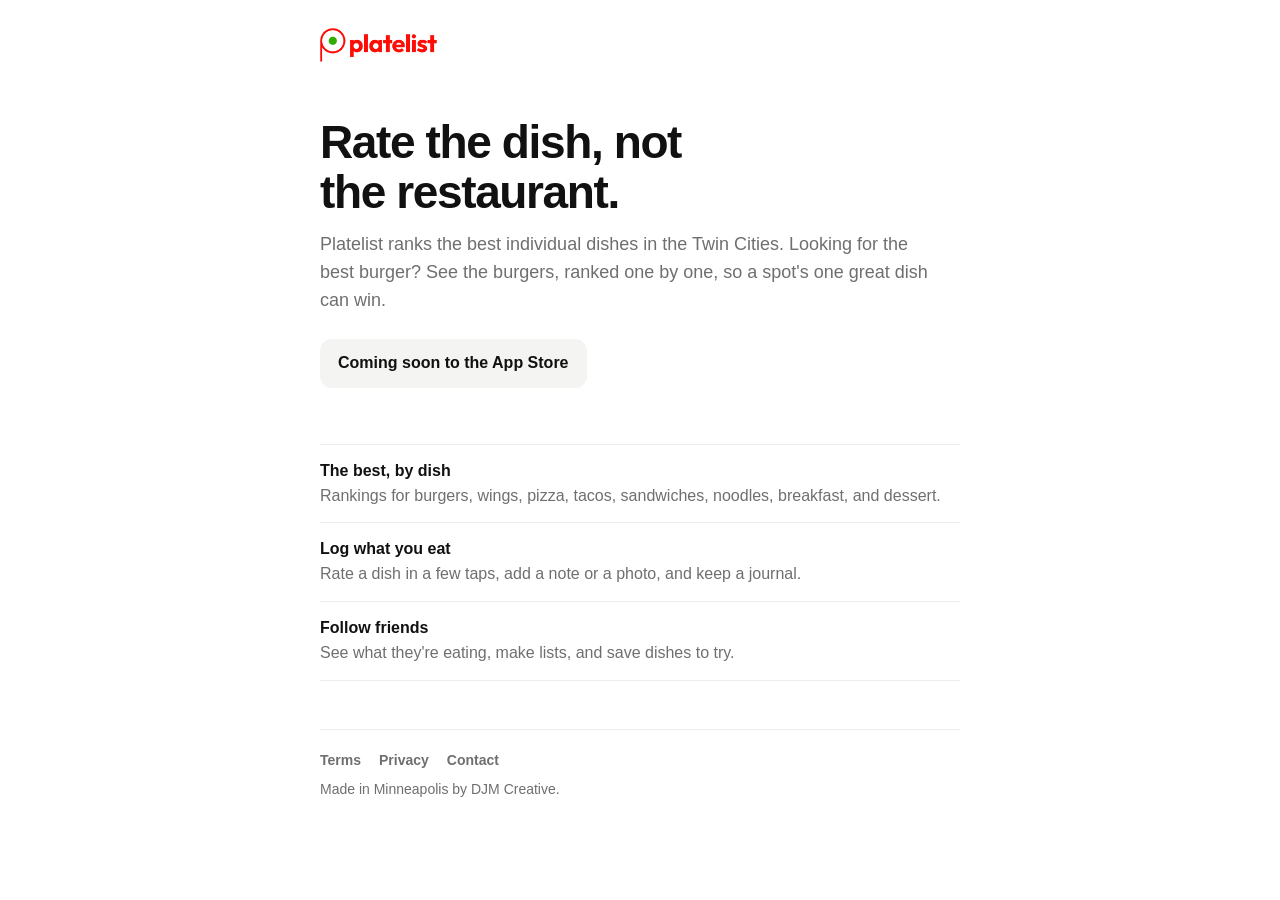
==== index.html @ a9e2576f "Add the getplatelist.com website (home, terms, privacy, invite links) and link the app to it" ====
<!doctype html>
<html lang="en">
<head>
  <meta charset="utf-8">
  <meta name="viewport" content="width=device-width, initial-scale=1">
  <title>Platelist: rate the dish, not the restaurant</title>
  <meta name="description" content="Platelist ranks the best individual dishes in the Twin Cities: the best burger, taco, or pizza, rated dish by dish.">
  <link rel="icon" href="/assets/favicon.png">
  <link rel="stylesheet" href="/assets/site.css">
</head>
<body>
  <div class="wrap">
    <header><a href="/"><img src="/assets/wordmark.png" alt="Platelist"></a></header>
    <main>
      <section class="hero">
        <h1>Rate the dish, not the restaurant.</h1>
        <p>Platelist ranks the best individual dishes in the Twin Cities. Looking for the best burger? See the burgers, ranked one by one, so a spot's one great dish can win.</p>
        <span class="badge quiet">Coming soon to the App Store</span>
      </section>
      <ul class="points">
        <li><b>The best, by dish</b><span>Rankings for burgers, wings, pizza, tacos, sandwiches, noodles, breakfast, and dessert.</span></li>
        <li><b>Log what you eat</b><span>Rate a dish in a few taps, add a note or a photo, and keep a journal.</span></li>
        <li><b>Follow friends</b><span>See what they're eating, make lists, and save dishes to try.</span></li>
      </ul>
    </main>
    <footer>
      <nav><a href="/terms/">Terms</a><a href="/privacy/">Privacy</a><a href="mailto:dakota@djm-creative.com">Contact</a></nav>
      Made in Minneapolis by DJM Creative.
    </footer>
  </div>
</body>
</html>
---- assets/site.css ----
/* Platelist website: the app's look. White, ink, hairlines, the logo's green as the one accent. */
:root {
  --bg: #ffffff;
  --ink: #111111;
  --soft: #6f6f6f;
  --faint: #a6a6a6;
  --line: #ececea;
  --fill: #f4f4f2;
  --green: #31aa04;
  --green-dark: #268203;
  color-scheme: light;
}
* { box-sizing: border-box; }
html { background: var(--bg); }
body {
  margin: 0;
  background: var(--bg);
  color: var(--ink);
  font: 16px/1.55 -apple-system, BlinkMacSystemFont, "SF Pro Text", "Segoe UI", Roboto, Helvetica, Arial, sans-serif;
  -webkit-font-smoothing: antialiased;
}
a { color: var(--green-dark); }
a:focus-visible { outline: 2px solid var(--ink); outline-offset: 2px; }
.wrap { max-width: 680px; margin: 0 auto; padding: 0 20px; }
header { padding: 28px 0 8px; }
header img { height: 34px; width: auto; display: block; }
main { padding-bottom: 48px; }
footer { border-top: 1px solid var(--line); padding: 20px 0 40px; color: var(--soft); font-size: 14px; }
footer nav { display: flex; flex-wrap: wrap; gap: 18px; margin-bottom: 8px; }
footer a { color: var(--soft); font-weight: 600; text-decoration: none; }

/* Home */
.hero { padding: 48px 0 24px; }
.hero h1 { font-size: clamp(32px, 7vw, 46px); line-height: 1.08; letter-spacing: -0.03em; font-weight: 800; margin: 0 0 14px; text-wrap: balance; }
.hero p { font-size: 18px; color: var(--soft); margin: 0 0 24px; max-width: 34em; }
.badge { display: inline-block; padding: 12px 18px; border-radius: 12px; background: var(--ink); color: #fff; font-weight: 600; text-decoration: none; }
.badge.quiet { background: var(--fill); color: var(--ink); }
.points { list-style: none; padding: 0; margin: 32px 0 0; border-top: 1px solid var(--line); }
.points li { padding: 14px 0; border-bottom: 1px solid var(--line); }
.points b { display: block; font-weight: 600; }
.points span { color: var(--soft); }

/* Legal pages */
.legal h1 { font-size: 34px; letter-spacing: -0.03em; font-weight: 800; margin: 28px 0 4px; }
.legal .updated { color: var(--soft); margin: 0 0 24px; }
.legal h2 { font-size: 20px; letter-spacing: -0.02em; margin: 32px 0 8px; }
.legal p, .legal li { max-width: 40em; }
.legal table { width: 100%; border-collapse: collapse; margin: 12px 0; font-size: 15px; }
.legal th, .legal td { text-align: left; vertical-align: top; padding: 10px 8px 10px 0; border-bottom: 1px solid var(--line); }
.legal th { font-size: 13px; color: var(--soft); font-weight: 600; }
.table-scroll { overflow-x: auto; }

/* Invite links */
.invite { text-align: center; padding: 64px 0; }
.invite img { width: 72px; height: 72px; }
.invite h1 { font-size: 26px; letter-spacing: -0.02em; margin: 18px 0 8px; }
.invite p { color: var(--soft); margin: 0 0 24px; }
.invite .actions { display: flex; flex-direction: column; gap: 10px; align-items: center; }
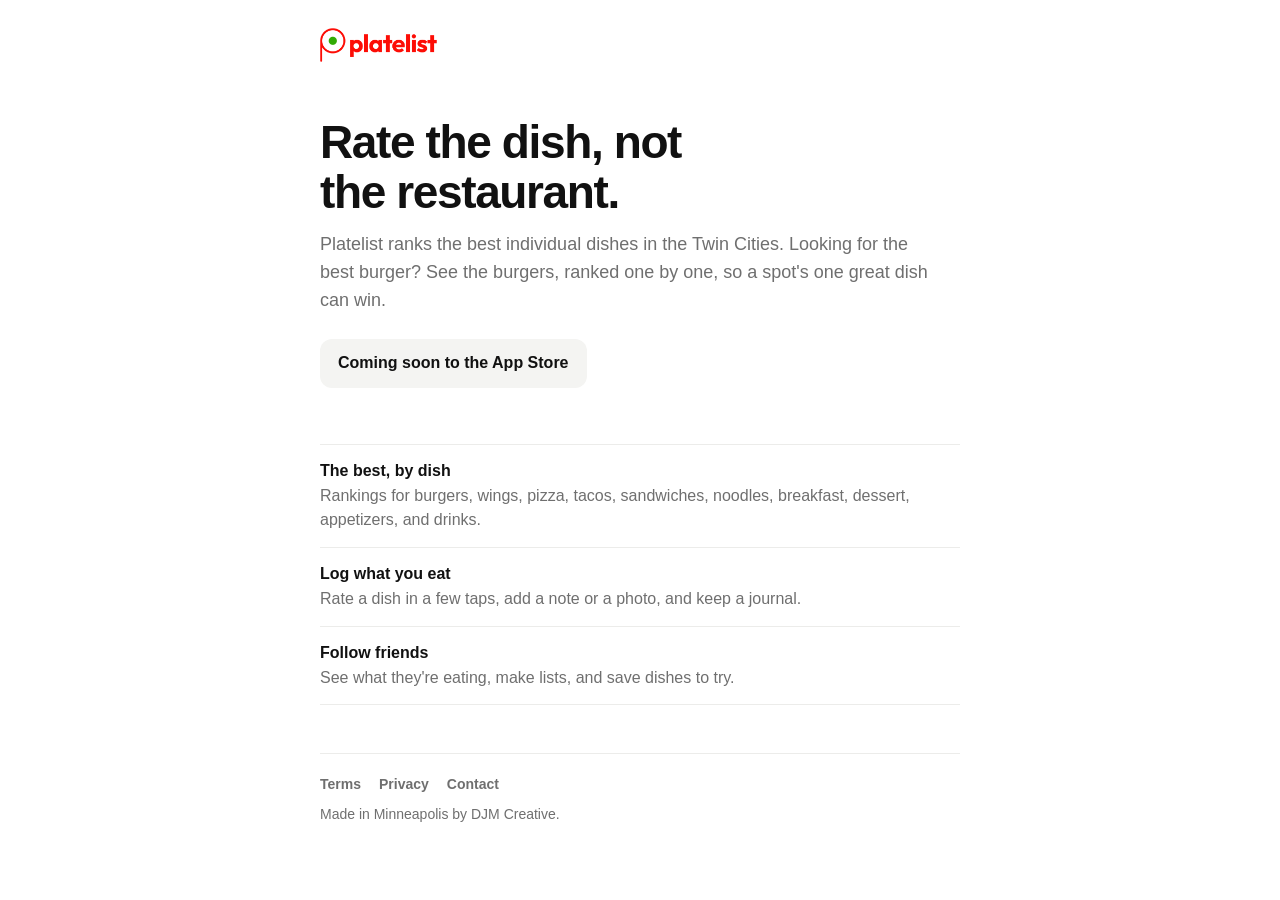
==== commit a28233a0: "Add Appetizers and Drinks categories They go after Dessert so Burgers stays the first chip on Home. " ====
--- a/index.html
+++ b/index.html
@@ -18,7 +18,7 @@
         <span class="badge quiet">Coming soon to the App Store</span>
       </section>
       <ul class="points">
-        <li><b>The best, by dish</b><span>Rankings for burgers, wings, pizza, tacos, sandwiches, noodles, breakfast, and dessert.</span></li>
+        <li><b>The best, by dish</b><span>Rankings for burgers, wings, pizza, tacos, sandwiches, noodles, breakfast, dessert, appetizers, and drinks.</span></li>
         <li><b>Log what you eat</b><span>Rate a dish in a few taps, add a note or a photo, and keep a journal.</span></li>
         <li><b>Follow friends</b><span>See what they're eating, make lists, and save dishes to try.</span></li>
       </ul>
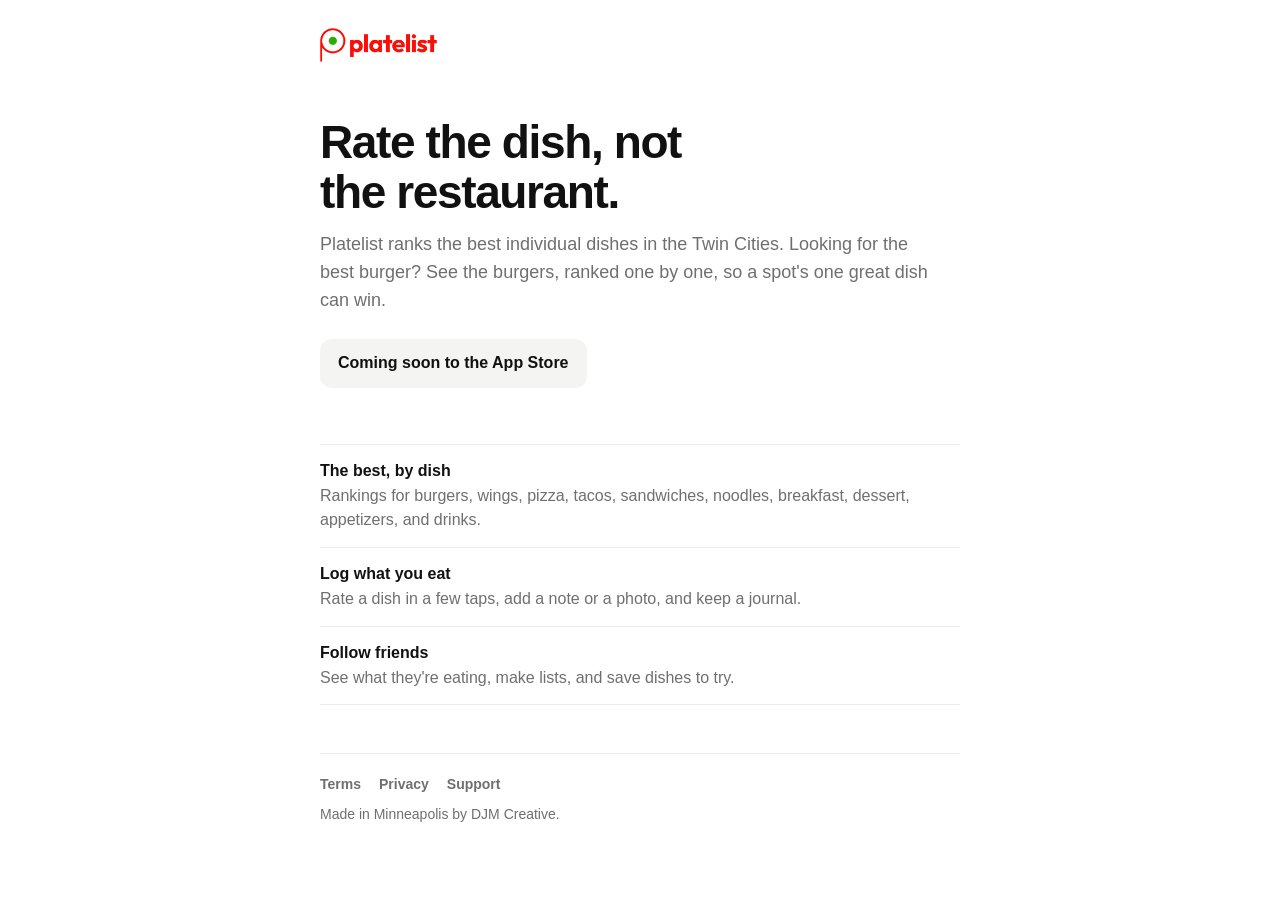
==== commit 2998c44c: "Add a Support page to the website for the App Store listing Answers sign-in codes, reporting, blocki" ====
--- a/index.html
+++ b/index.html
@@ -24,7 +24,7 @@
       </ul>
     </main>
     <footer>
-      <nav><a href="/terms/">Terms</a><a href="/privacy/">Privacy</a><a href="mailto:dakota@djm-creative.com">Contact</a></nav>
+      <nav><a href="/terms/">Terms</a><a href="/privacy/">Privacy</a><a href="/support/">Support</a></nav>
       Made in Minneapolis by DJM Creative.
     </footer>
   </div>
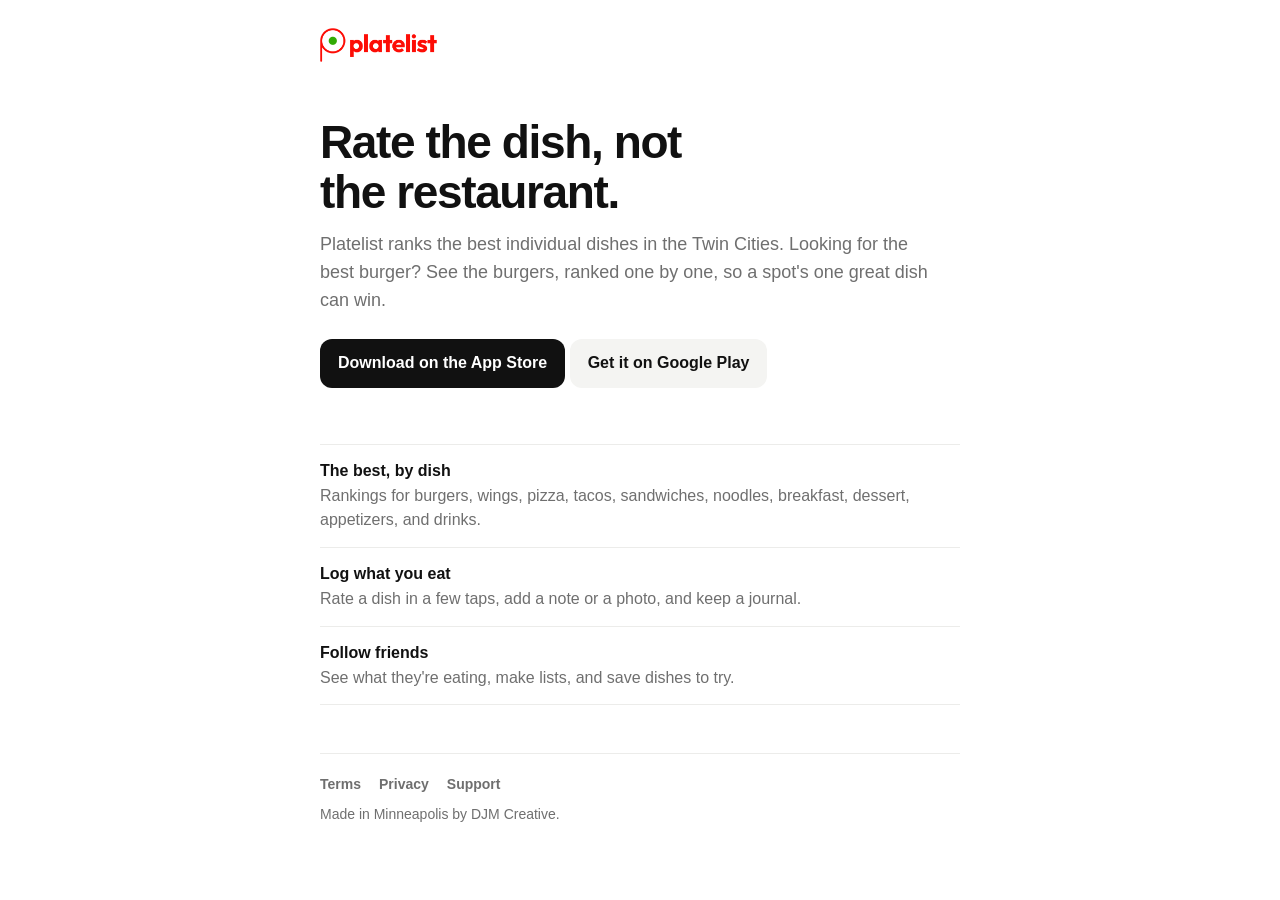
==== commit 0b3ec992: "Update index.html" ====
--- a/index.html
+++ b/index.html
@@ -15,8 +15,10 @@
       <section class="hero">
         <h1>Rate the dish, not the restaurant.</h1>
         <p>Platelist ranks the best individual dishes in the Twin Cities. Looking for the best burger? See the burgers, ranked one by one, so a spot's one great dish can win.</p>
-        <span class="badge quiet">Coming soon to the App Store</span>
-      </section>
+<div class="store-links">
+  <a class="badge" href="https://apps.apple.com/us/app/platelist-rate-the-dish/id6820187638" target="_blank" rel="noopener noreferrer">Download on the App Store</a>
+  <a class="badge quiet" href="https://play.google.com/store/apps/details?id=com.getplatelist.app&amp;pcampaignid=web_share" target="_blank" rel="noopener noreferrer">Get it on Google Play</a>
+</div>      </section>
       <ul class="points">
         <li><b>The best, by dish</b><span>Rankings for burgers, wings, pizza, tacos, sandwiches, noodles, breakfast, dessert, appetizers, and drinks.</span></li>
         <li><b>Log what you eat</b><span>Rate a dish in a few taps, add a note or a photo, and keep a journal.</span></li>
